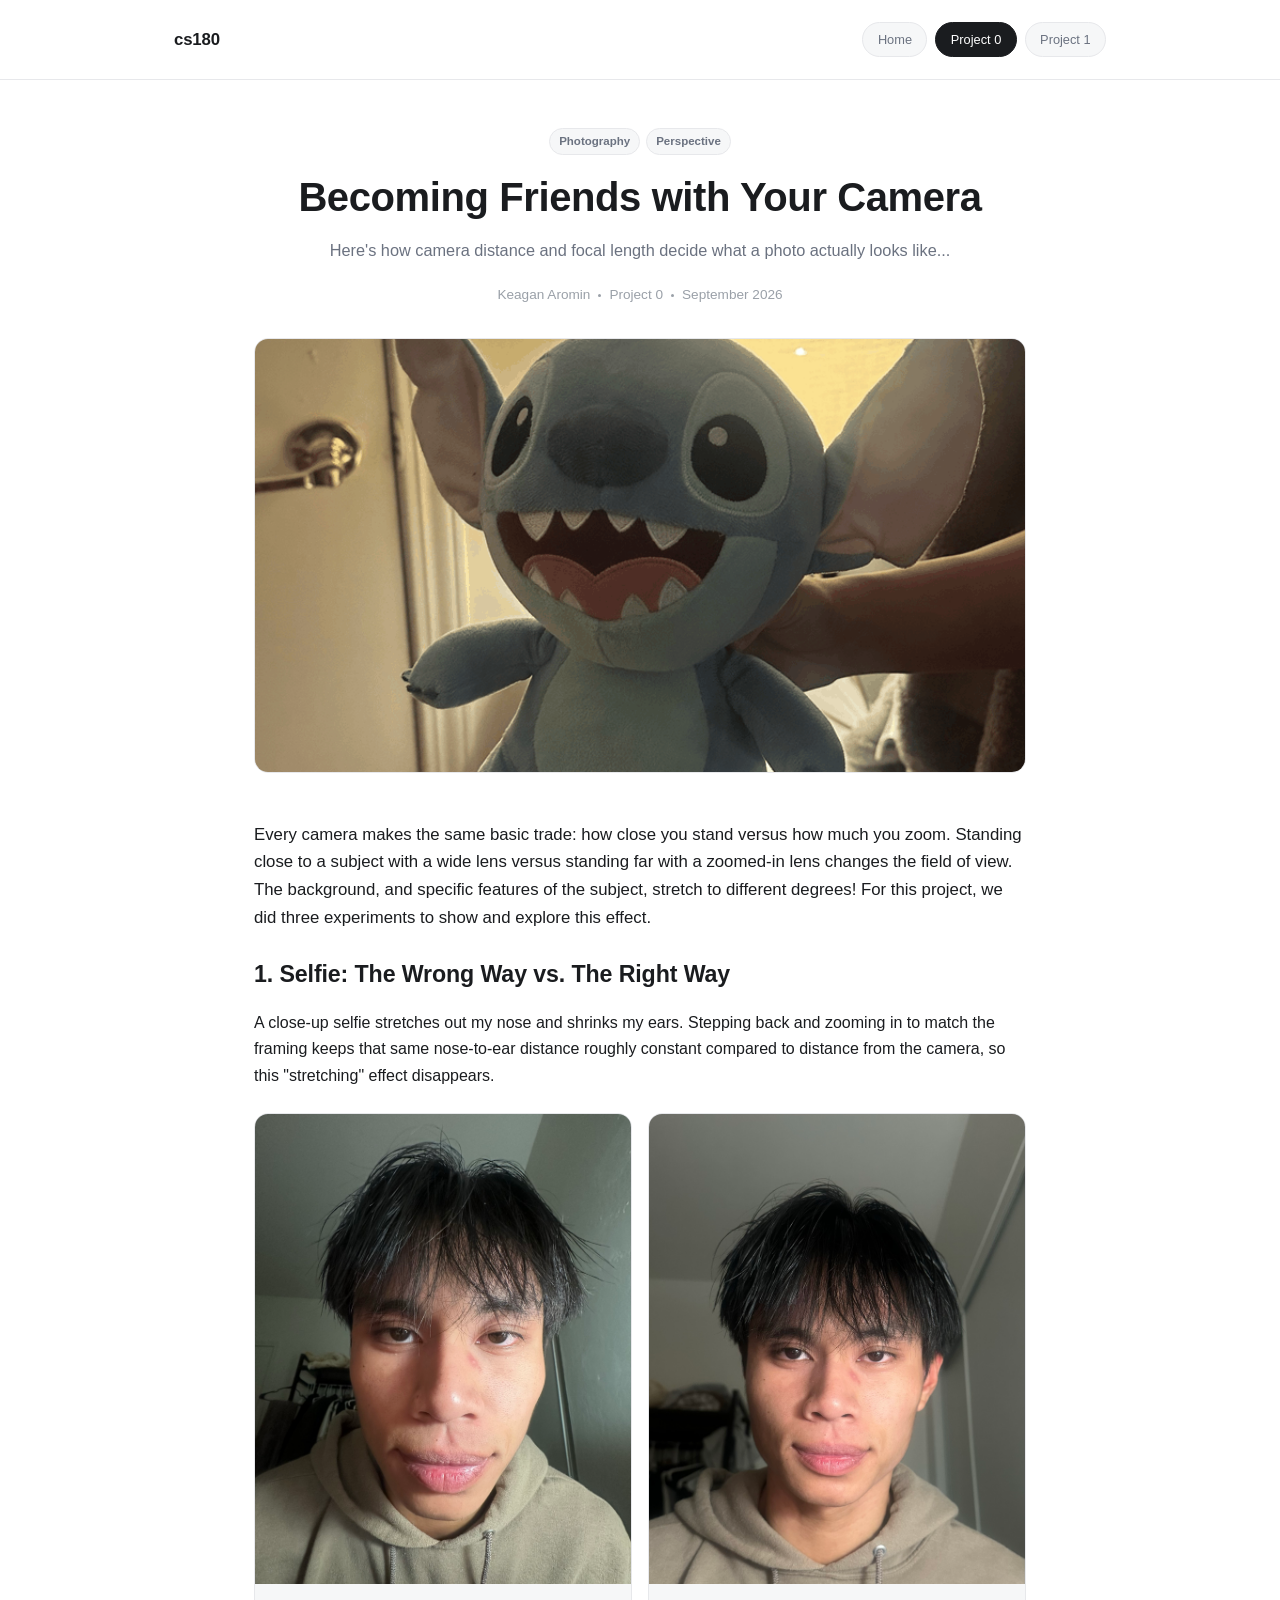
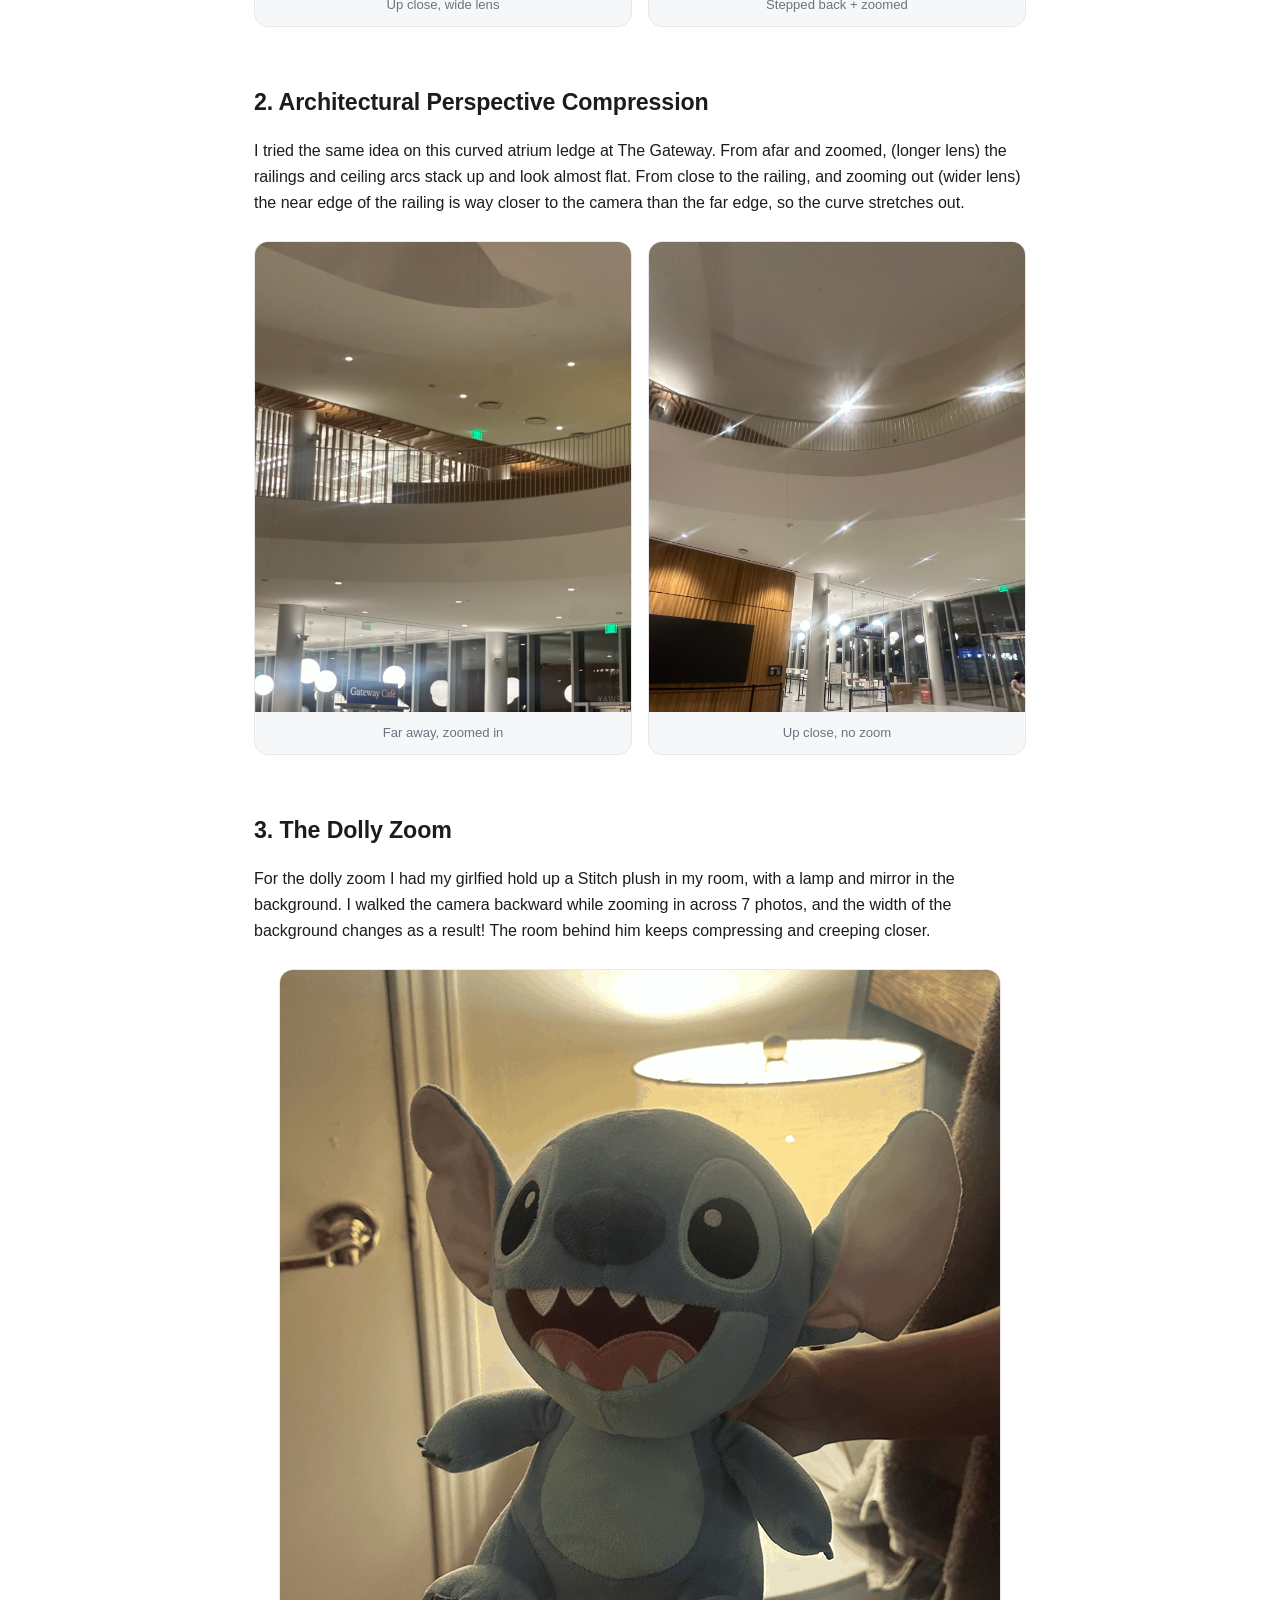
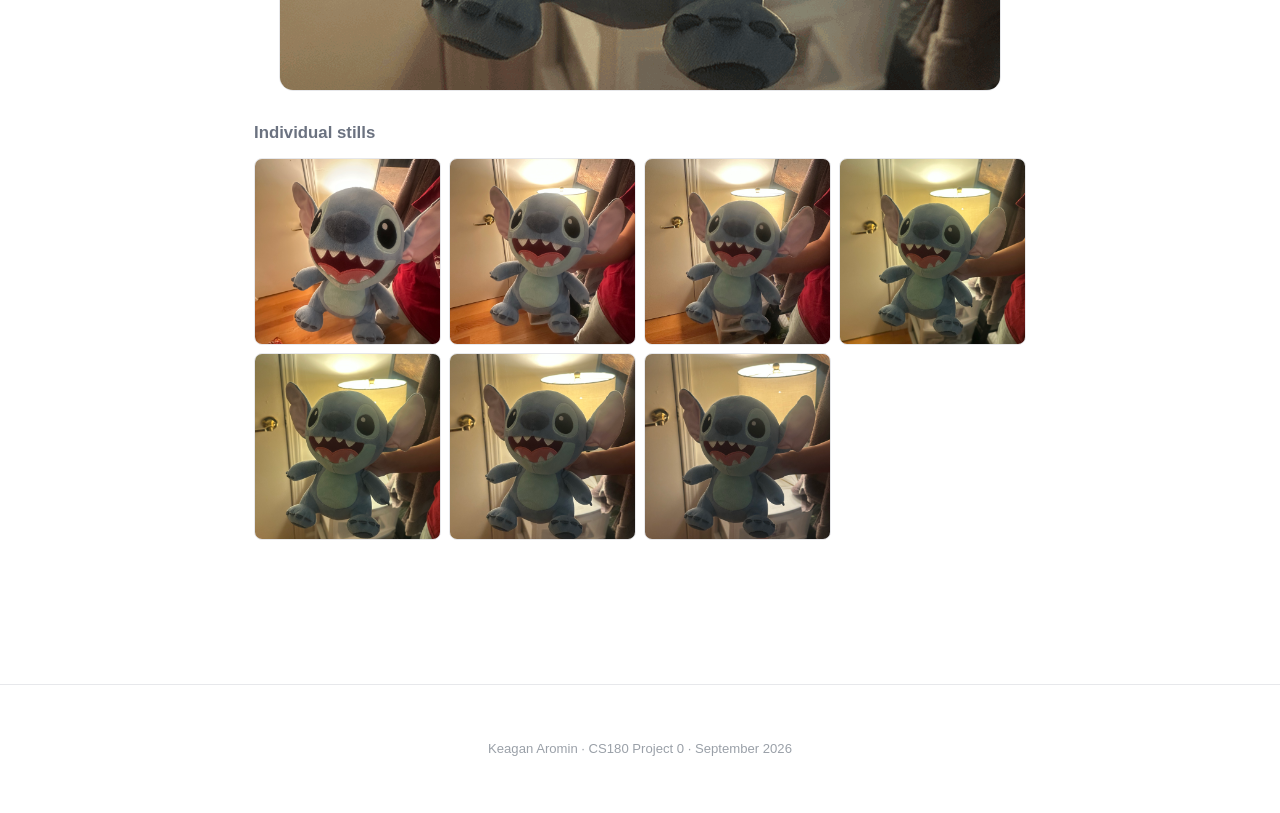
==== proj0/index.html @ d77c048f "Initial commit" ====
<!DOCTYPE html>
<html lang="en">
<head>
<meta charset="UTF-8">
<meta name="viewport" content="width=device-width, initial-scale=1.0">
<title>Proj0: Becoming Friends with Your Camera | CS180</title>
<link rel="stylesheet" href="../assets/style.css">
</head>
<body>

<div class="site-header-wrap">
  <header class="site-header">
    <a class="logo" href="../index.html">cs180</a>
    <nav class="site-nav">
      <a class="pill" href="../index.html">Home</a>
      <a class="pill active" href="index.html">Project 0</a>
      <a class="pill" href="../proj1/index.html">Project 1</a>
    </nav>
  </header>
</div>

<div class="article-hero">
  <div class="tags">
    <span class="tag">Photography</span>
    <span class="tag">Perspective</span>
  </div>
  <h1>Becoming Friends with Your Camera</h1>
  <p class="excerpt">
    Here's how camera distance and focal length decide what a photo actually looks like...
  </p>
  <p class="article-meta">Keagan Aromin <span class="dot"></span> Project 0 <span class="dot"></span> September 2026</p>
</div>

<div class="hero-image">
  <img class="gif" src="images/part3/dolly_zoom.gif" alt="Dolly zoom animated GIF of a Stitch plush toy">
</div>

<main>

  <p class="prompt lead">
    Every camera makes the same basic trade: how close you stand versus how much you zoom.
    Standing close to a subject with a wide lens versus standing far with a zoomed-in lens changes the field of
    view. The background, and specific features of the subject, stretch to different degrees!
    For this project, we did three experiments to show and explore this effect.
  </p>

  <section id="part1" class="part">
    <h2>1. Selfie: The Wrong Way vs. The Right Way</h2>
    <p class="prompt">
      A close-up selfie stretches out my nose and shrinks my ears. Stepping back and zooming in to match the framing keeps
      that same nose-to-ear distance roughly constant compared to distance from the camera, so this "stretching" effect disappears.
    </p>

    <div class="compare">
      <figure>
        <img src="images/part1/close.jpg" alt="Close-up distorted selfie, 14mm ultra-wide" onerror="this.closest('figure').classList.add('missing')">
        <figcaption>Up close, wide lens</figcaption>
      </figure>
      <figure>
        <img src="images/part1/medium.jpg" alt="Selfie at medium distance, 24mm" onerror="this.closest('figure').classList.add('missing')">
        <figcaption>Stepped back + zoomed</figcaption>
      </figure>
    </div>
  </section>

  <section id="part2" class="part">
    <h2>2. Architectural Perspective Compression</h2>
    <p class="prompt">
      I tried the same idea on this curved atrium ledge at The Gateway. From afar and zoomed,
      (longer lens) the railings and ceiling arcs stack up and look almost flat. From close to the railing,
      and zooming out (wider lens) the near edge of the railing is way closer to the camera than the far 
      edge, so the curve stretches out.
    </p>

    <div class="compare">
      <figure>
        <img src="images/part2/zoomed_far.jpg" alt="Zoomed-in photo of atrium from far away, 77mm" onerror="this.closest('figure').classList.add('missing')">
        <figcaption>Far away, zoomed in</figcaption>
      </figure>
      <figure>
        <img src="images/part2/walked_close.jpg" alt="Wide-angle photo of atrium from close up, 14mm" onerror="this.closest('figure').classList.add('missing')">
        <figcaption>Up close, no zoom</figcaption>
      </figure>
    </div>
  </section>

  <section id="part3" class="part">
    <h2>3. The Dolly Zoom</h2>
    <p class="prompt">
      For the dolly zoom I had my girlfied hold up a Stitch plush in my room, with a lamp and mirror in the
      background. I walked the camera backward while zooming in across 7 photos, and the width of the background
      changes as a result! The room behind him keeps compressing and creeping closer.
    </p>

    <div class="gif-wrap">
      <img class="gif" src="images/part3/dolly_zoom.gif" alt="Dolly zoom animated GIF" onerror="this.closest('div').classList.add('missing')">
    </div>

    <h3 class="stills-heading">Individual stills</h3>
    <div class="stills-grid">
      <img src="images/part3/stills/01.jpg" alt="Dolly zoom still 1" onerror="this.style.display='none'">
      <img src="images/part3/stills/02.jpg" alt="Dolly zoom still 2" onerror="this.style.display='none'">
      <img src="images/part3/stills/03.jpg" alt="Dolly zoom still 3" onerror="this.style.display='none'">
      <img src="images/part3/stills/04.jpg" alt="Dolly zoom still 4" onerror="this.style.display='none'">
      <img src="images/part3/stills/05.jpg" alt="Dolly zoom still 5" onerror="this.style.display='none'">
      <img src="images/part3/stills/06.jpg" alt="Dolly zoom still 6" onerror="this.style.display='none'">
      <img src="images/part3/stills/07.jpg" alt="Dolly zoom still 7" onerror="this.style.display='none'">
    </div>
  </section>

</main>

<footer>
  <p>Keagan Aromin &middot; CS180 Project 0 &middot; September 2026</p>
</footer>

</body>
</html>
---- assets/style.css ----
:root {
  --bg: #ffffff;
  --surface: #f6f7f8;
  --text: #1a1c1f;
  --muted: #6b7280;
  --muted-2: #9aa0a8;
  --border: #e7e8eb;
  --accent: #3457ff;
  --accent-soft: #eef1ff;
  --radius: 14px;
  --pill-radius: 999px;
  --max: 820px;
}

* {
  box-sizing: border-box;
}

body {
  margin: 0;
  background: var(--bg);
  color: var(--text);
  font-family: -apple-system, BlinkMacSystemFont, "Segoe UI", Helvetica, Arial, sans-serif;
  line-height: 1.65;
  -webkit-font-smoothing: antialiased;
}

a {
  color: var(--accent);
  text-decoration: none;
}

a:hover {
  text-decoration: underline;
}

img {
  max-width: 100%;
}

/* ---------------------------------- */
/* Site header (logo + nav), all pages */
/* ---------------------------------- */

.site-header-wrap {
  border-bottom: 1px solid var(--border);
}

.site-header {
  max-width: 980px;
  margin: 0 auto;
  padding: 1.35rem 1.5rem;
  display: flex;
  align-items: center;
  justify-content: space-between;
  gap: 1rem;
  flex-wrap: wrap;
}

.logo {
  font-weight: 800;
  font-size: 1.05rem;
  color: var(--text);
  letter-spacing: -0.01em;
}

.logo:hover {
  text-decoration: none;
  color: var(--accent);
}

.site-nav {
  display: flex;
  gap: 0.5rem;
  flex-wrap: wrap;
}

.pill {
  font-size: 0.8rem;
  font-weight: 500;
  padding: 0.4rem 0.9rem;
  border-radius: var(--pill-radius);
  background: var(--surface);
  color: var(--muted);
  border: 1px solid var(--border);
  transition: color 0.15s ease, border-color 0.15s ease, background 0.15s ease;
}

.pill:hover {
  color: var(--text);
  border-color: var(--muted-2);
  text-decoration: none;
}

.pill.active {
  background: var(--text);
  color: #fff;
  border-color: var(--text);
}

/* ---------------------------------- */
/* Landing page: post list             */
/* ---------------------------------- */

.lede {
  max-width: var(--max);
  margin: 3rem auto 2.5rem;
  padding: 0 1.5rem;
  text-align: center;
}

.lede .eyebrow {
  display: block;
  color: var(--muted);
  text-transform: uppercase;
  letter-spacing: 0.08em;
  font-size: 0.78rem;
  margin-bottom: 0.6rem;
}

.lede h1 {
  font-size: clamp(1.9rem, 4vw, 2.6rem);
  margin: 0 0 0.5rem;
  font-weight: 800;
  letter-spacing: -0.01em;
}

.lede p {
  color: var(--muted);
  margin: 0;
}

.post-list {
  max-width: var(--max);
  margin: 0 auto;
  padding: 0 1.5rem 5rem;
}

.post-row {
  display: flex;
  gap: 1.5rem;
  padding: 1.75rem 0;
  border-bottom: 1px solid var(--border);
  text-decoration: none;
  color: inherit;
}

.post-row:first-child {
  padding-top: 0.5rem;
}

.post-row:hover .post-title {
  color: var(--accent);
}

.post-thumb {
  flex: 0 0 200px;
  width: 200px;
  height: 140px;
  border-radius: 10px;
  overflow: hidden;
  border: 1px solid var(--border);
  background: var(--surface);
}

.post-thumb img {
  width: 100%;
  height: 100%;
  object-fit: cover;
  display: block;
}

.post-content {
  flex: 1;
  min-width: 0;
  display: flex;
  flex-direction: column;
  justify-content: center;
}

.post-tags {
  display: flex;
  gap: 0.4rem;
  margin-bottom: 0.6rem;
}

.tag {
  display: inline-block;
  font-size: 0.72rem;
  font-weight: 600;
  color: var(--muted);
  background: var(--surface);
  border: 1px solid var(--border);
  padding: 0.2rem 0.55rem;
  border-radius: var(--pill-radius);
}

.post-title {
  margin: 0 0 0.4rem;
  font-size: 1.25rem;
  font-weight: 700;
  color: var(--text);
  transition: color 0.15s ease;
}

.post-excerpt {
  margin: 0 0 0.6rem;
  color: var(--muted);
  font-size: 0.92rem;
}

.post-meta {
  color: var(--muted-2);
  font-size: 0.8rem;
}

@media (max-width: 620px) {
  .post-row {
    flex-direction: column;
  }
  .post-thumb {
    width: 100%;
    height: 180px;
  }
}

/* ---------------------------------- */
/* Article header (project pages)      */
/* ---------------------------------- */

.article-hero {
  max-width: var(--max);
  margin: 3rem auto 2rem;
  padding: 0 1.5rem;
  text-align: center;
}

.article-hero .tags {
  display: flex;
  justify-content: center;
  gap: 0.4rem;
  margin-bottom: 1.1rem;
}

.article-hero h1 {
  font-size: clamp(1.8rem, 4vw, 2.5rem);
  font-weight: 800;
  letter-spacing: -0.01em;
  margin: 0 0 1rem;
  line-height: 1.2;
}

.article-hero .excerpt {
  color: var(--muted);
  font-size: 1.02rem;
  max-width: 640px;
  margin: 0 auto 1.25rem;
}

.article-meta {
  display: flex;
  align-items: center;
  justify-content: center;
  gap: 0.5rem;
  color: var(--muted-2);
  font-size: 0.85rem;
}

.article-meta .dot {
  width: 3px;
  height: 3px;
  border-radius: 50%;
  background: var(--muted-2);
}

.hero-image {
  max-width: var(--max);
  margin: 0 auto 3rem;
  padding: 0 1.5rem;
}

.hero-image img,
.hero-image .gif {
  width: 100%;
  display: block;
  aspect-ratio: 16 / 9;
  object-fit: cover;
  border-radius: var(--radius);
  border: 1px solid var(--border);
  background: var(--surface);
}

/* ---------------------------------- */
/* Article body                        */
/* ---------------------------------- */

main {
  max-width: var(--max);
  margin: 0 auto;
  padding: 0 1.5rem 5rem;
}

.part {
  margin-bottom: 3.5rem;
}

.part:last-child {
  margin-bottom: 4rem;
}

.part h2 {
  font-size: 1.45rem;
  font-weight: 700;
  margin: 0 0 1rem;
  letter-spacing: -0.005em;
}

.part h3 {
  font-size: 1.05rem;
  font-weight: 700;
  margin: 1.75rem 0 0.75rem;
}

.part p {
  color: var(--text);
}

.prompt {
  color: var(--muted);
  margin: 0 0 1.5rem;
}

.prompt.lead {
  font-size: 1.05rem;
  color: var(--text);
}

/* ---------------------------------- */
/* Image comparisons & galleries       */
/* ---------------------------------- */

.compare {
  display: grid;
  grid-template-columns: 1fr 1fr;
  gap: 1rem;
  margin-bottom: 1.75rem;
}

.compare-3 {
  grid-template-columns: 1fr 1fr 1fr;
}

@media (max-width: 620px) {
  .compare,
  .compare-3 {
    grid-template-columns: 1fr;
  }
}

.gallery {
  display: grid;
  grid-template-columns: repeat(auto-fit, minmax(200px, 1fr));
  gap: 1rem;
  margin-bottom: 1.75rem;
}

figure {
  margin: 0;
  background: var(--surface);
  border: 1px solid var(--border);
  border-radius: var(--radius);
  overflow: hidden;
}

figure img {
  width: 100%;
  aspect-ratio: 4 / 5;
  object-fit: cover;
  display: block;
  background: var(--surface);
}

figure.contain img {
  aspect-ratio: 4 / 3;
  object-fit: contain;
  background: var(--surface);
}

figure figcaption {
  padding: 0.65rem 0.9rem;
  font-size: 0.82rem;
  color: var(--muted);
  text-align: center;
}

figure figcaption code {
  color: var(--accent);
}

figure.missing {
  position: relative;
}

figure.missing img {
  visibility: hidden;
}

figure.missing::before {
  content: "Photo coming soon";
  position: absolute;
  inset: 0;
  bottom: 40px;
  display: flex;
  align-items: center;
  justify-content: center;
  color: var(--muted-2);
  font-size: 0.85rem;
  background: repeating-linear-gradient(45deg, #f1f2f4, #f1f2f4 10px, #e9eaed 10px, #e9eaed 20px);
}

.gif-wrap {
  display: flex;
  justify-content: center;
  margin-bottom: 1.75rem;
}

.gif-wrap img.gif {
  max-width: 100%;
  border-radius: var(--radius);
  border: 1px solid var(--border);
}

.gif-wrap.missing {
  background: repeating-linear-gradient(45deg, #f1f2f4, #f1f2f4 10px, #e9eaed 10px, #e9eaed 20px);
  border: 1px solid var(--border);
  border-radius: var(--radius);
  width: 100%;
  max-width: 480px;
  aspect-ratio: 4 / 3;
  align-items: center;
  color: var(--muted-2);
}

.gif-wrap.missing img {
  display: none;
}

.gif-wrap.missing::after {
  content: "GIF coming soon";
}

.stills-heading {
  font-size: 1rem;
  color: var(--muted);
  margin-bottom: 0.85rem;
}

.stills-grid {
  display: grid;
  grid-template-columns: repeat(4, 1fr);
  gap: 0.5rem;
  margin-bottom: 1.75rem;
}

@media (max-width: 620px) {
  .stills-grid {
    grid-template-columns: repeat(2, 1fr);
  }
}

.stills-grid img {
  width: 100%;
  aspect-ratio: 1 / 1;
  object-fit: cover;
  border-radius: 8px;
  border: 1px solid var(--border);
}

/* ---------------------------------- */
/* Tables (offsets, etc.)              */
/* ---------------------------------- */

.table-wrap {
  overflow-x: auto;
  margin-bottom: 1.75rem;
  border: 1px solid var(--border);
  border-radius: var(--radius);
}

table {
  width: 100%;
  border-collapse: collapse;
  font-size: 0.85rem;
  background: var(--bg);
}

th, td {
  padding: 0.6rem 0.9rem;
  border-bottom: 1px solid var(--border);
  text-align: left;
  white-space: nowrap;
}

th {
  color: var(--muted);
  text-transform: uppercase;
  font-size: 0.68rem;
  letter-spacing: 0.05em;
  font-weight: 700;
  background: var(--surface);
}

tbody tr:hover {
  background: var(--surface);
}

tbody tr:last-child td {
  border-bottom: none;
}

td code, table code {
  color: var(--accent);
  font-size: 0.82rem;
}

.badge {
  display: inline-block;
  font-size: 0.68rem;
  padding: 0.15rem 0.5rem;
  border-radius: var(--pill-radius);
  font-weight: 700;
  letter-spacing: 0.02em;
}

.badge-single {
  color: #2563eb;
  background: #eaf1ff;
  border: 1px solid #cddcff;
}

.badge-pyramid {
  color: #7a4d00;
  background: #fff3e0;
  border: 1px solid #ffdca8;
}

.badge-fail {
  color: #b42318;
  background: #fef1f0;
  border: 1px solid #fbd5d1;
}

/* ---------------------------------- */
/* Callouts / explain boxes            */
/* ---------------------------------- */

.explain {
  background: var(--surface);
  border: 1px solid var(--border);
  border-radius: var(--radius);
  padding: 1.1rem 1.35rem;
  margin-bottom: 1rem;
}

.explain h3 {
  margin-top: 0 !important;
  font-size: 0.95rem;
  color: var(--text);
}

.explain p {
  margin-bottom: 0;
  color: var(--muted);
  font-size: 0.92rem;
}

.explain p + p {
  margin-top: 0.65rem;
}

.callout {
  border-left: 3px solid var(--accent);
  background: var(--accent-soft);
  padding: 0.9rem 1.15rem;
  border-radius: 8px;
  margin-bottom: 1.5rem;
}

.callout p {
  margin: 0;
  color: #33395e;
  font-size: 0.92rem;
}

.callout strong {
  color: var(--text);
}

pre {
  background: #0f1115;
  color: #e6e8eb;
  border: 1px solid var(--border);
  border-radius: var(--radius);
  padding: 1rem 1.15rem;
  overflow-x: auto;
  font-size: 0.8rem;
  margin-bottom: 1.75rem;
}

pre code {
  color: #e6e8eb;
}

code {
  font-family: "SF Mono", Menlo, Consolas, monospace;
}

/* ---------------------------------- */
/* Footer                              */
/* ---------------------------------- */

footer {
  text-align: center;
  padding: 2.5rem 1.5rem;
  color: var(--muted-2);
  font-size: 0.82rem;
  border-top: 1px solid var(--border);
}
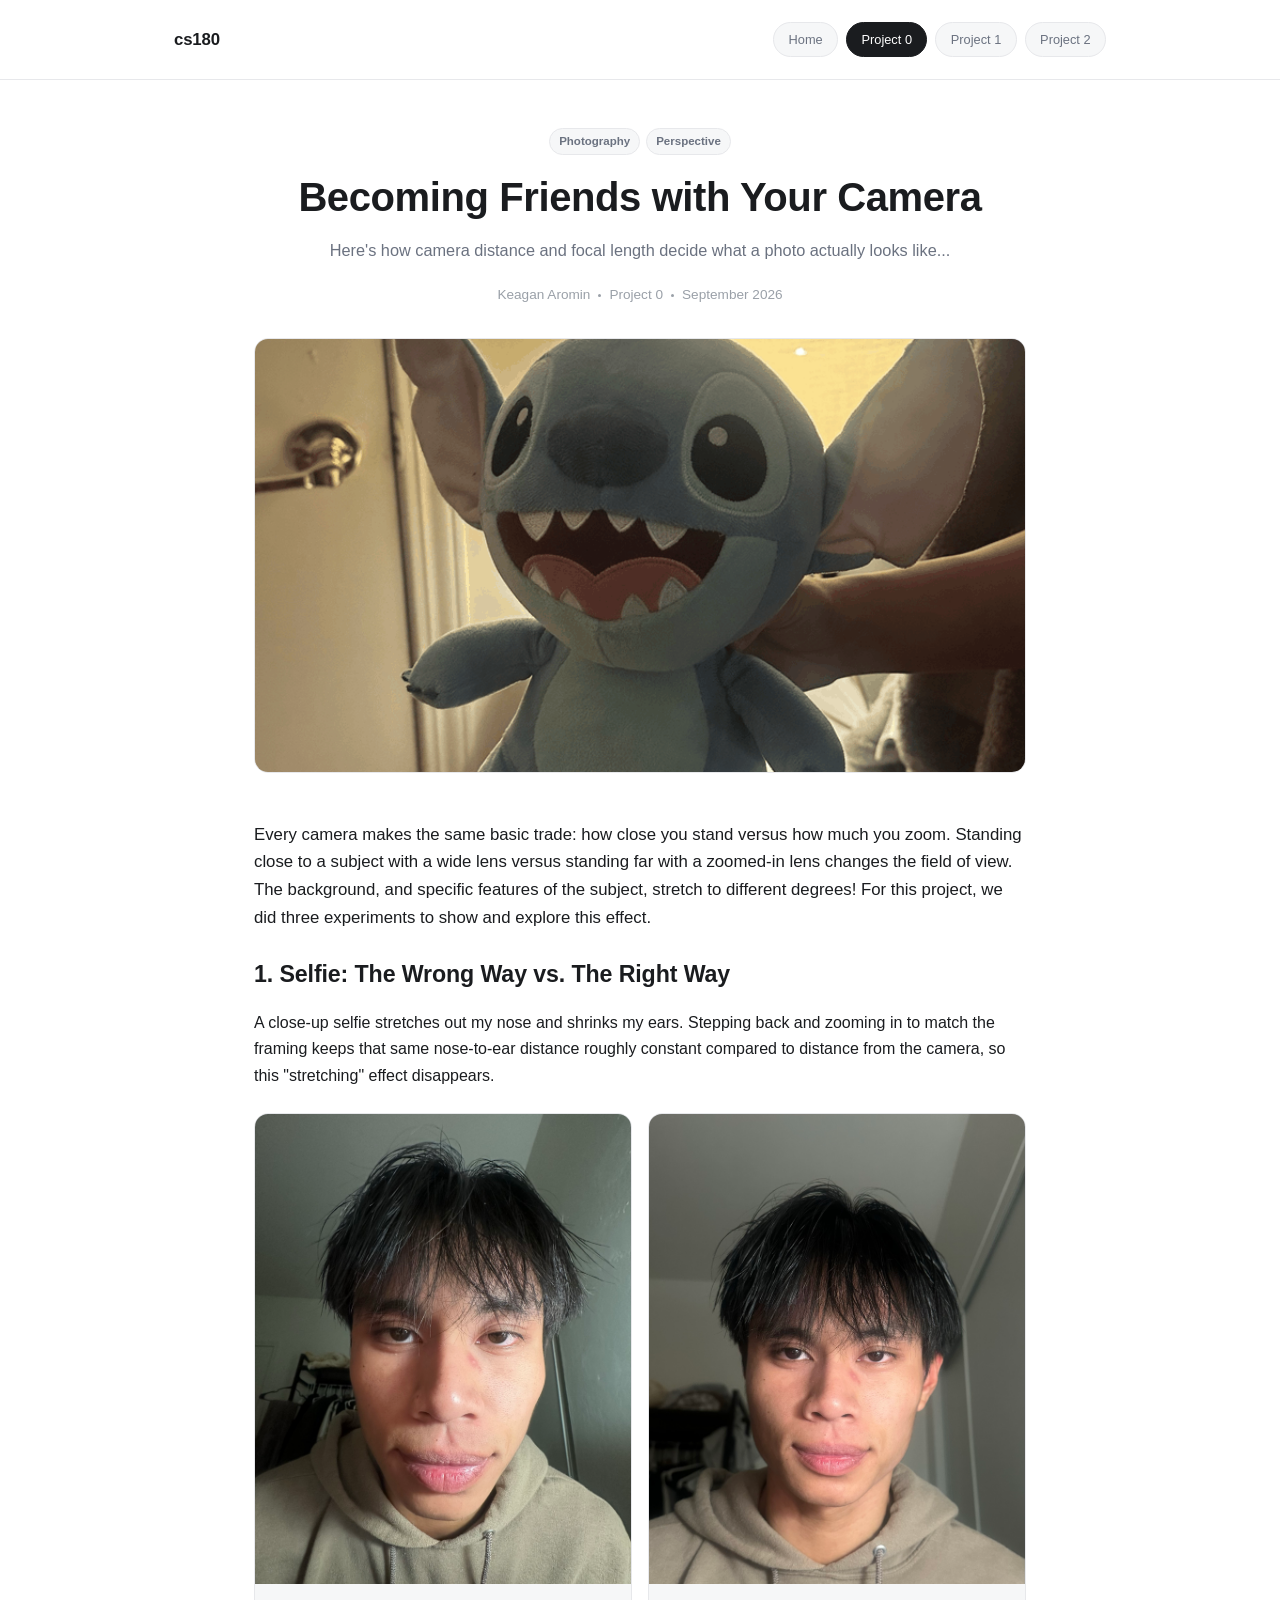
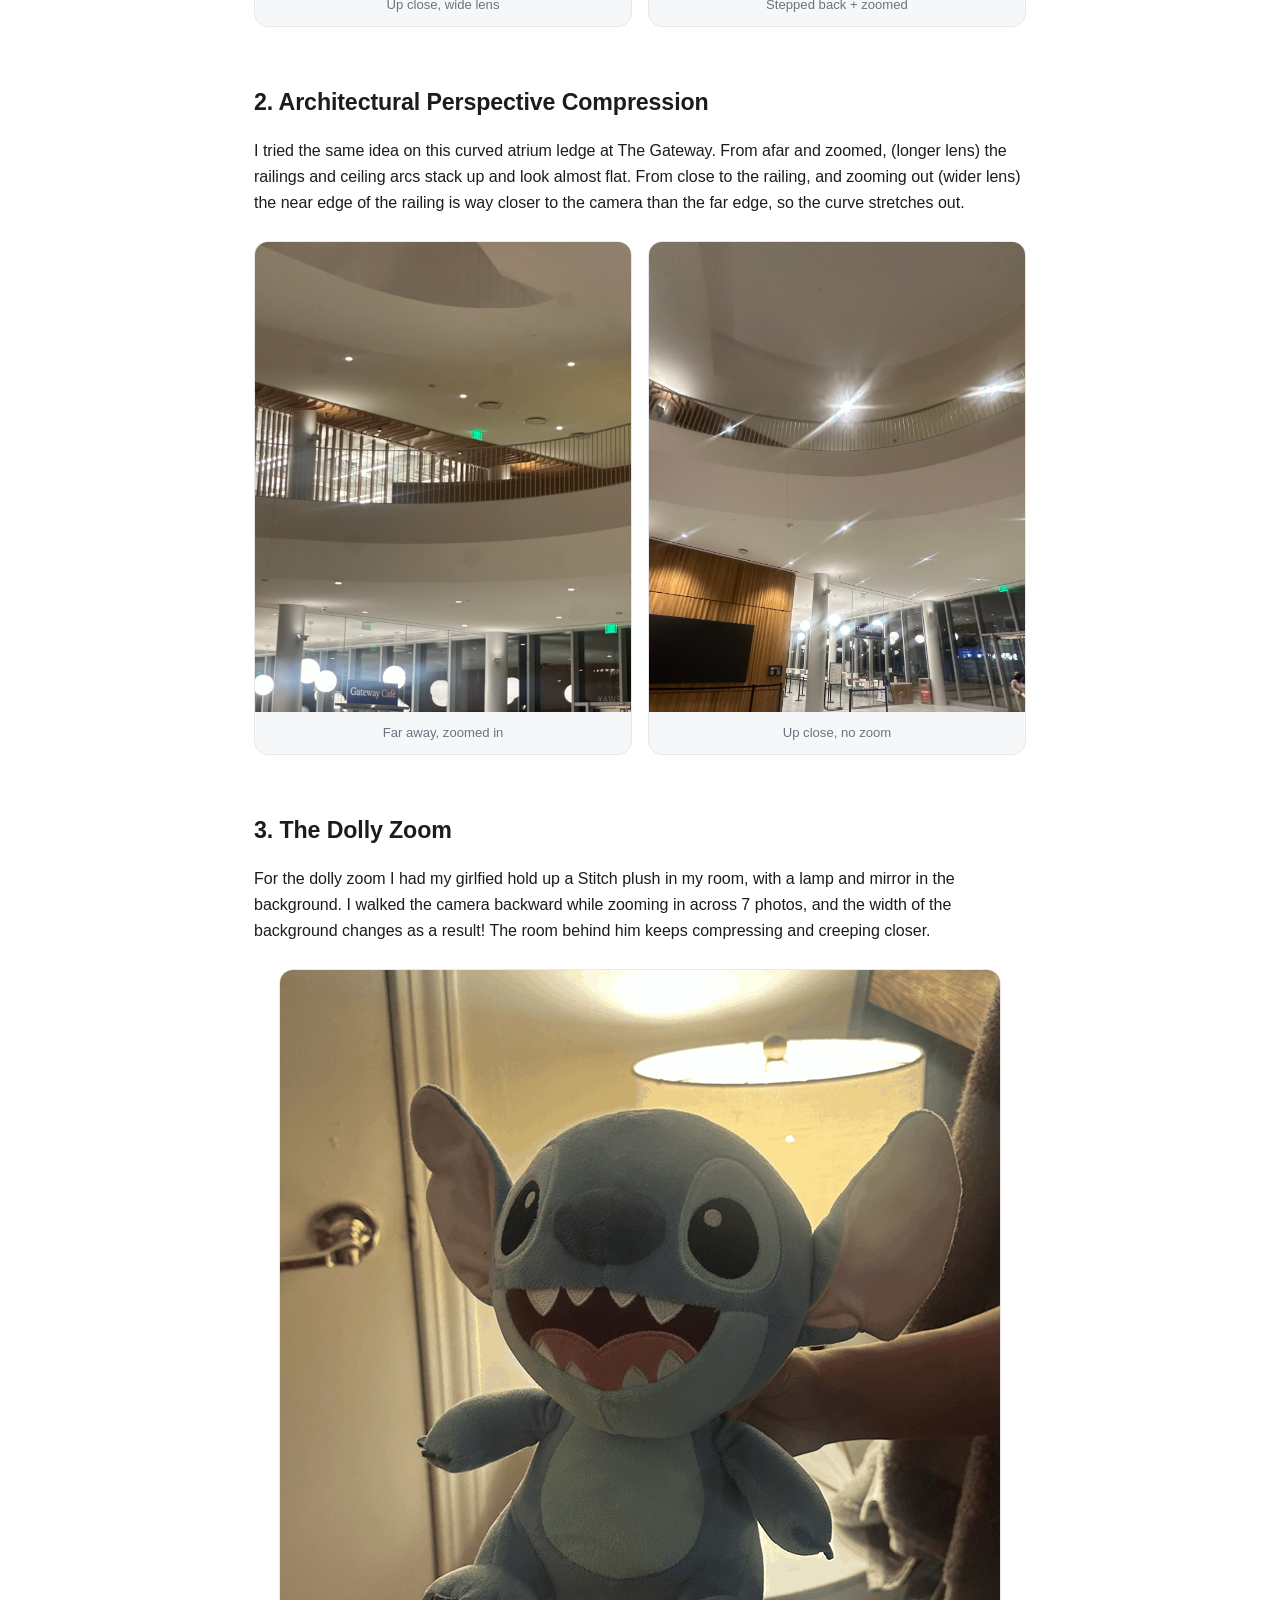
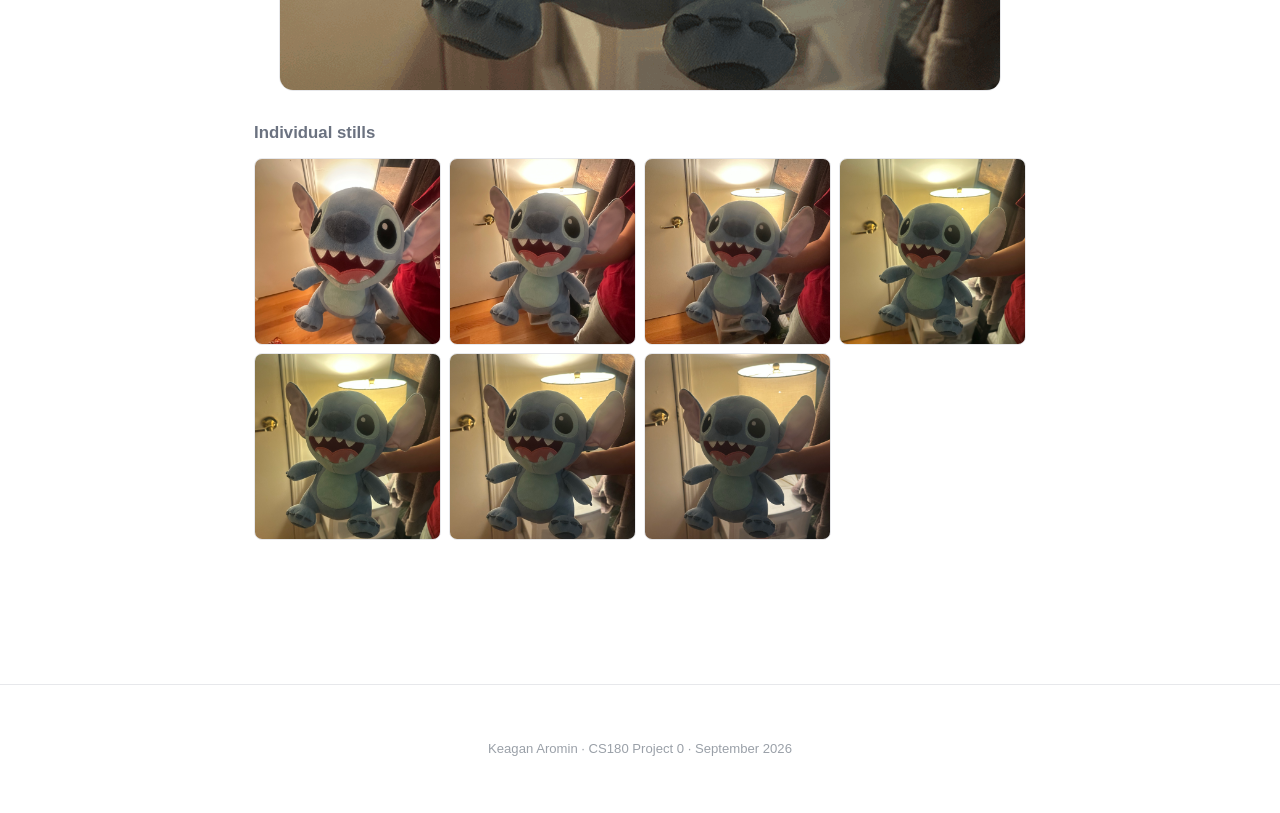
==== commit d3c07601: "project 2 webpage" ====
--- a/proj0/index.html
+++ b/proj0/index.html
@@ -15,6 +15,7 @@
       <a class="pill" href="../index.html">Home</a>
       <a class="pill active" href="index.html">Project 0</a>
       <a class="pill" href="../proj1/index.html">Project 1</a>
+      <a class="pill" href="../proj2/index.html">Project 2</a>
     </nav>
   </header>
 </div>
--- a/assets/style.css
+++ b/assets/style.css
@@ -397,6 +397,23 @@
   color: var(--accent);
 }
 
+/* wide multi-panel figures (matplotlib output): show them whole, don't crop */
+figure.panel {
+  margin: 0 0 1.75rem;
+}
+
+figure.panel img {
+  aspect-ratio: auto;
+  height: auto;
+  object-fit: contain;
+}
+
+.stack {
+  display: grid;
+  gap: 1rem;
+  margin-bottom: 1.75rem;
+}
+
 figure.missing {
   position: relative;
 }
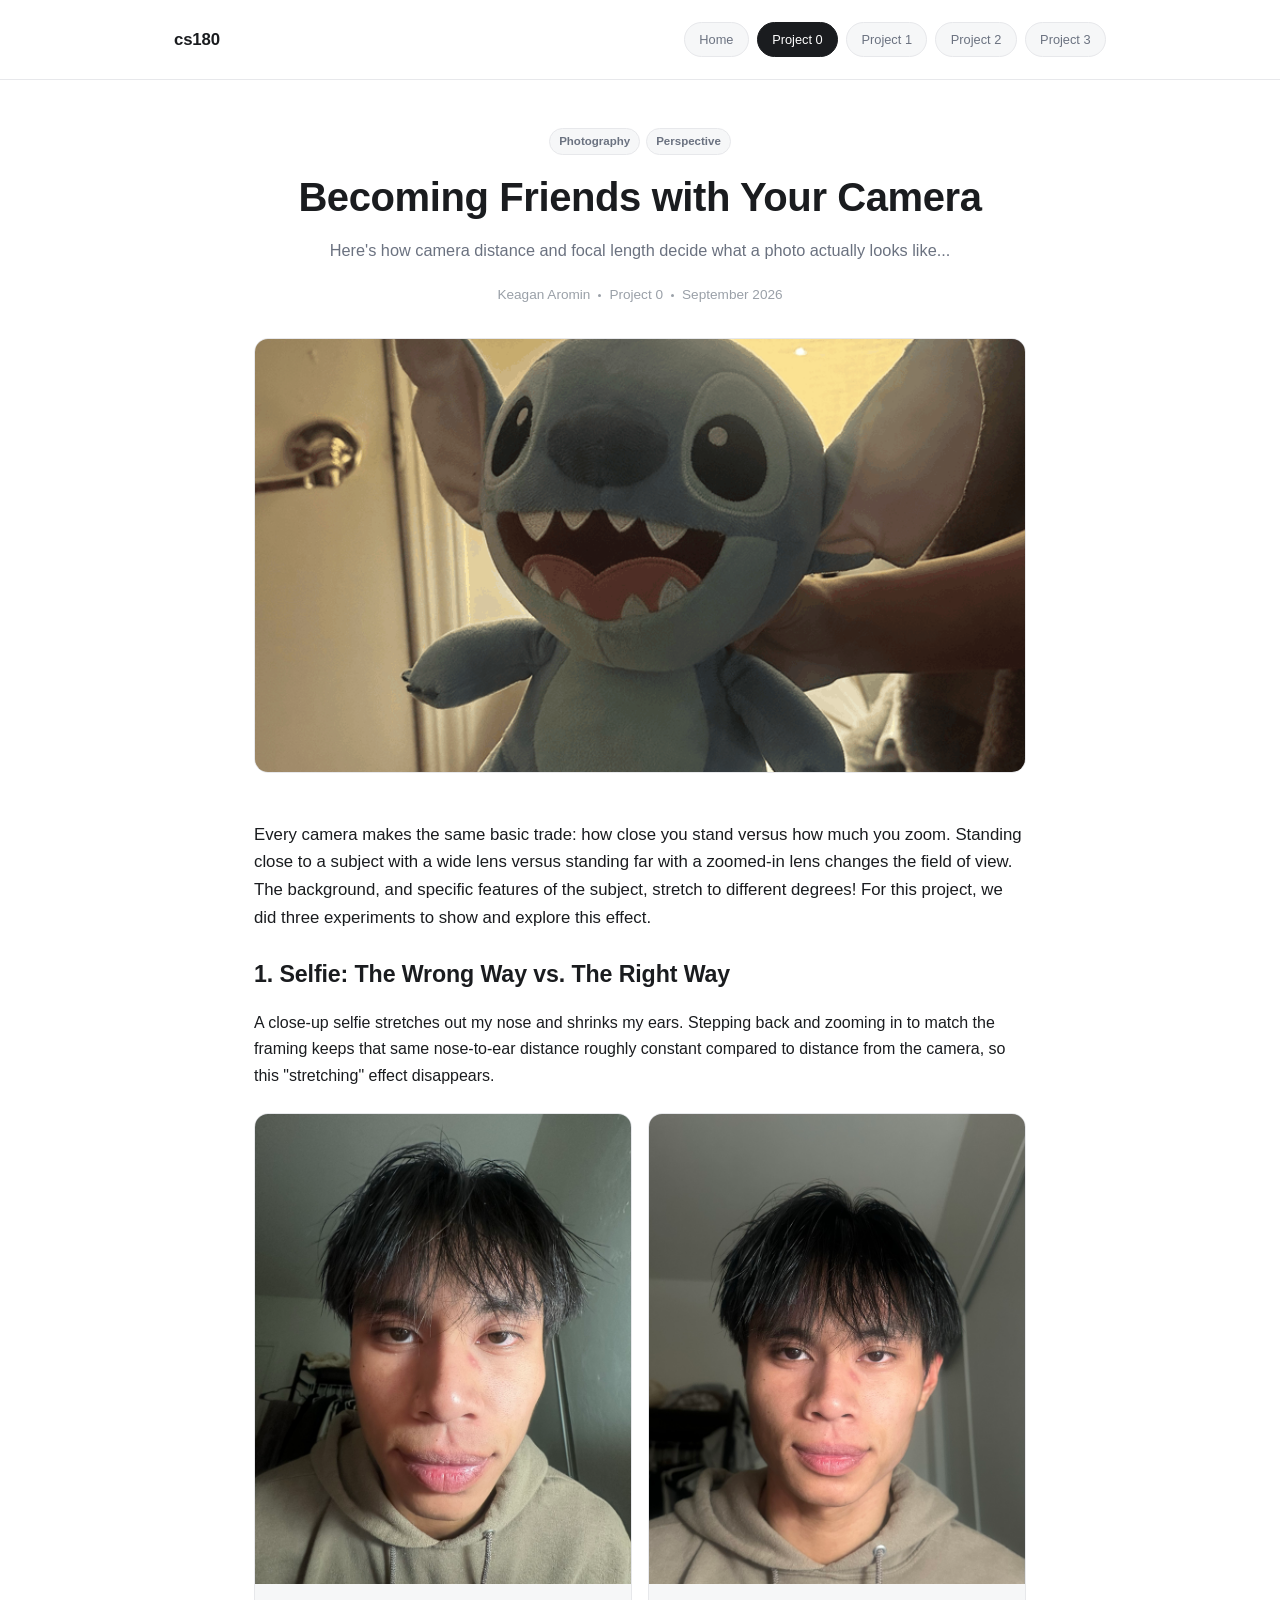
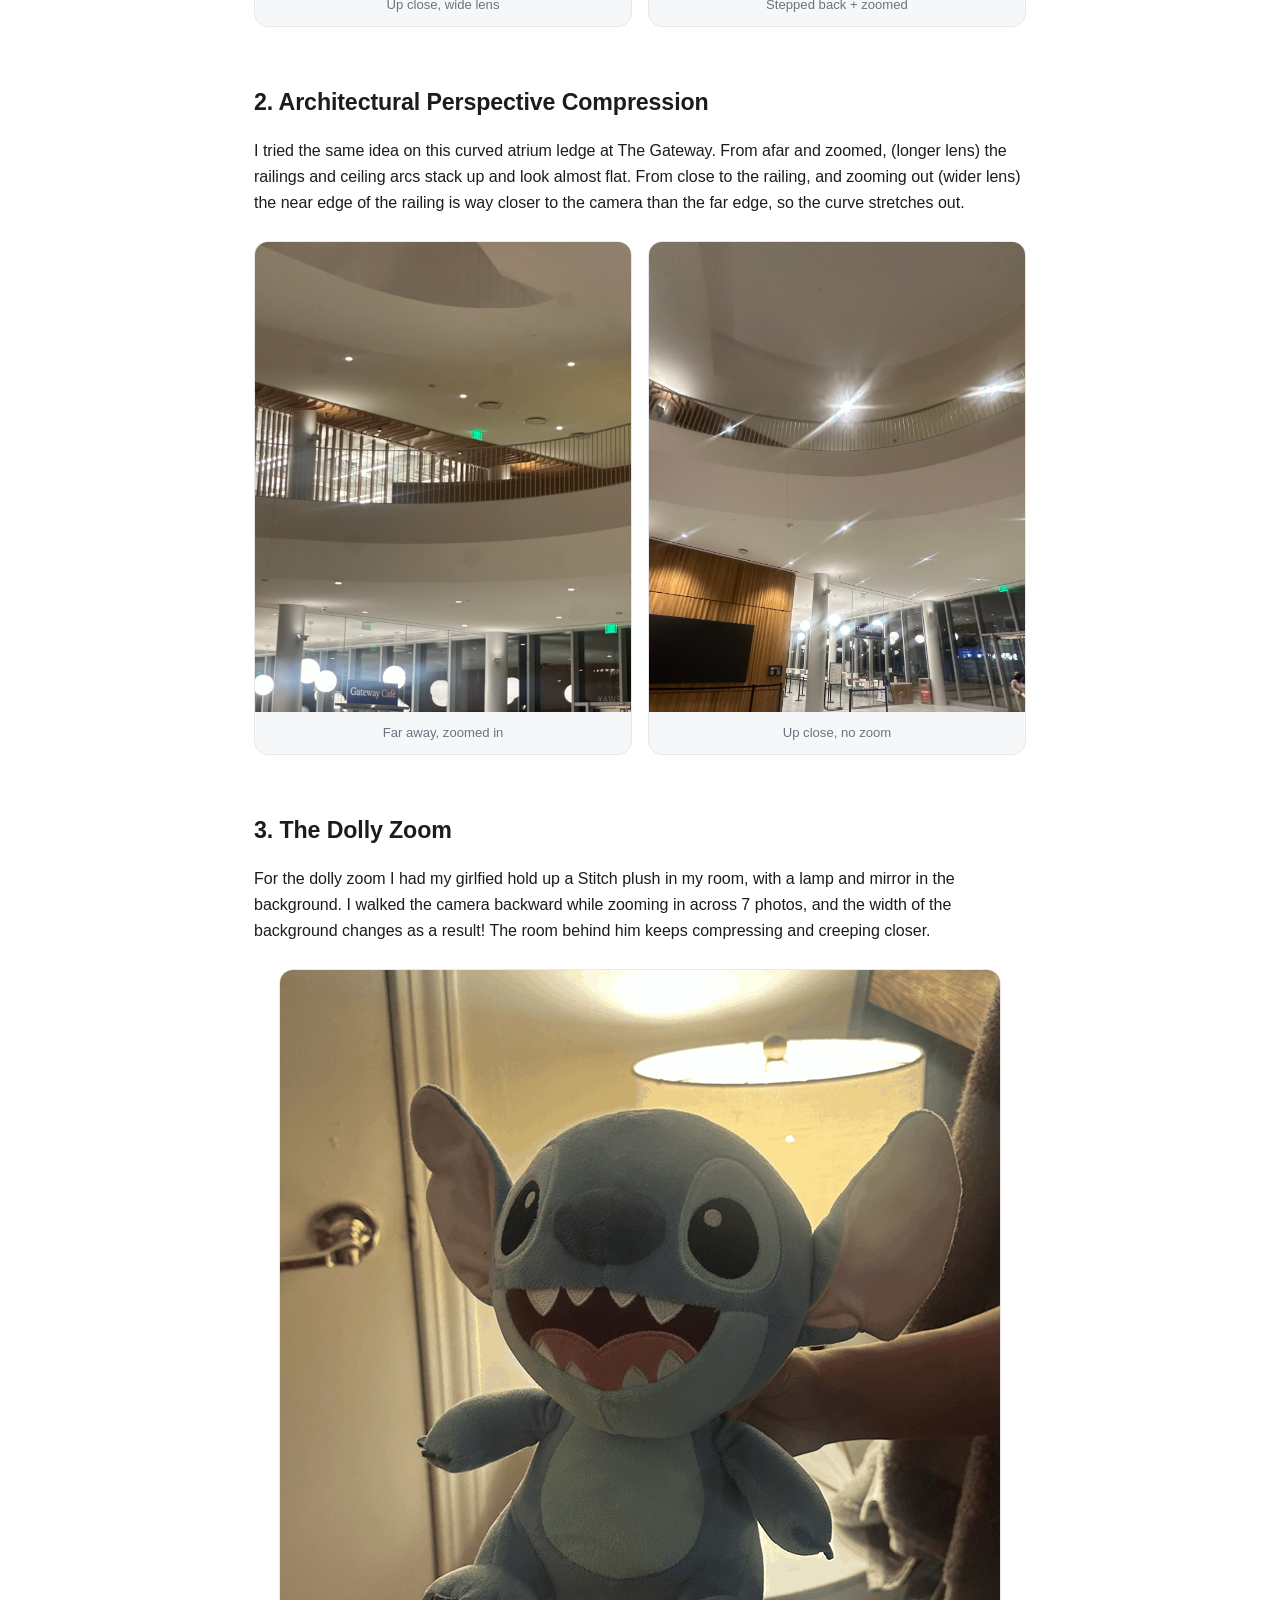
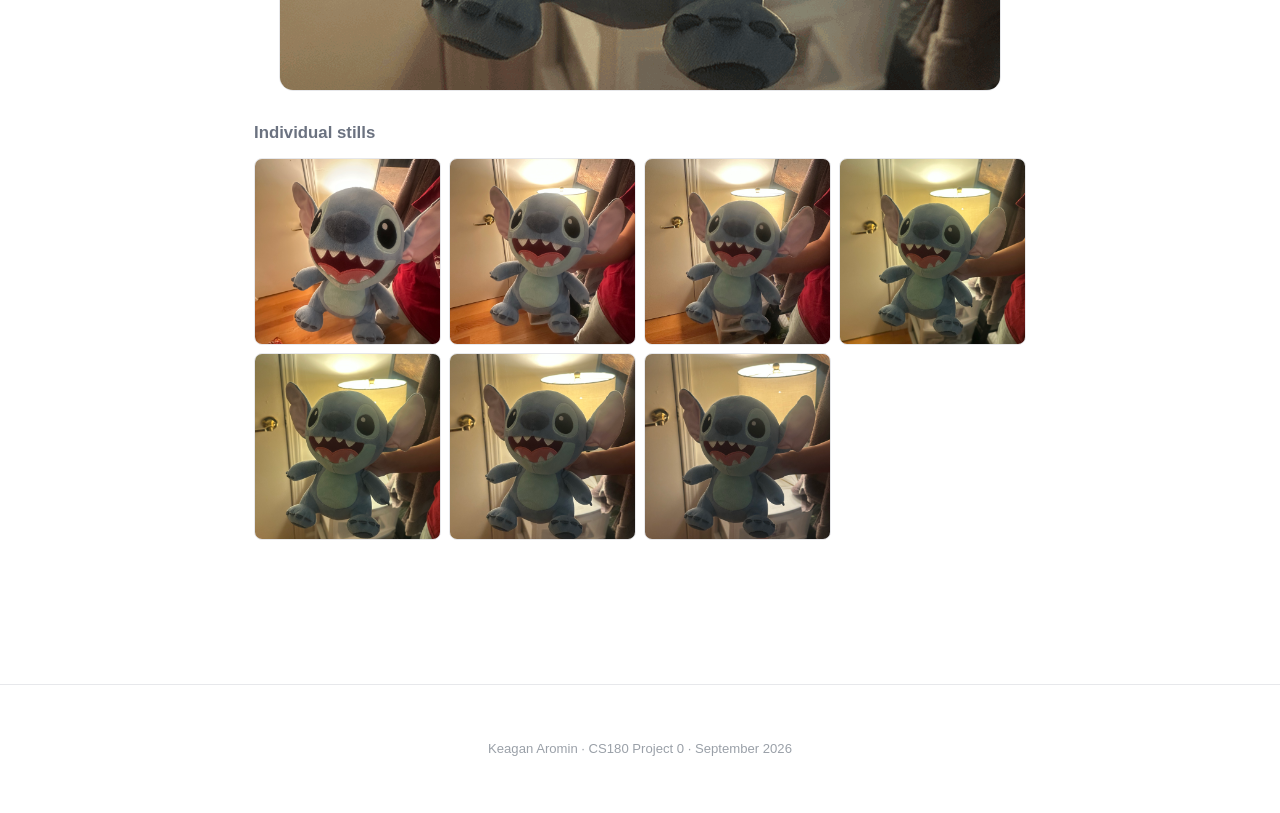
==== commit 709ee514: "Add project 3" ====
--- a/proj0/index.html
+++ b/proj0/index.html
@@ -16,6 +16,7 @@
       <a class="pill active" href="index.html">Project 0</a>
       <a class="pill" href="../proj1/index.html">Project 1</a>
       <a class="pill" href="../proj2/index.html">Project 2</a>
+      <a class="pill" href="../proj3/index.html">Project 3</a>
     </nav>
   </header>
 </div>
--- a/assets/style.css
+++ b/assets/style.css
@@ -643,3 +643,9 @@
   font-size: 0.82rem;
   border-top: 1px solid var(--border);
 }
+
+.divider {
+  border: 0;
+  border-top: 1px solid var(--border);
+  margin: 3rem 0;
+}
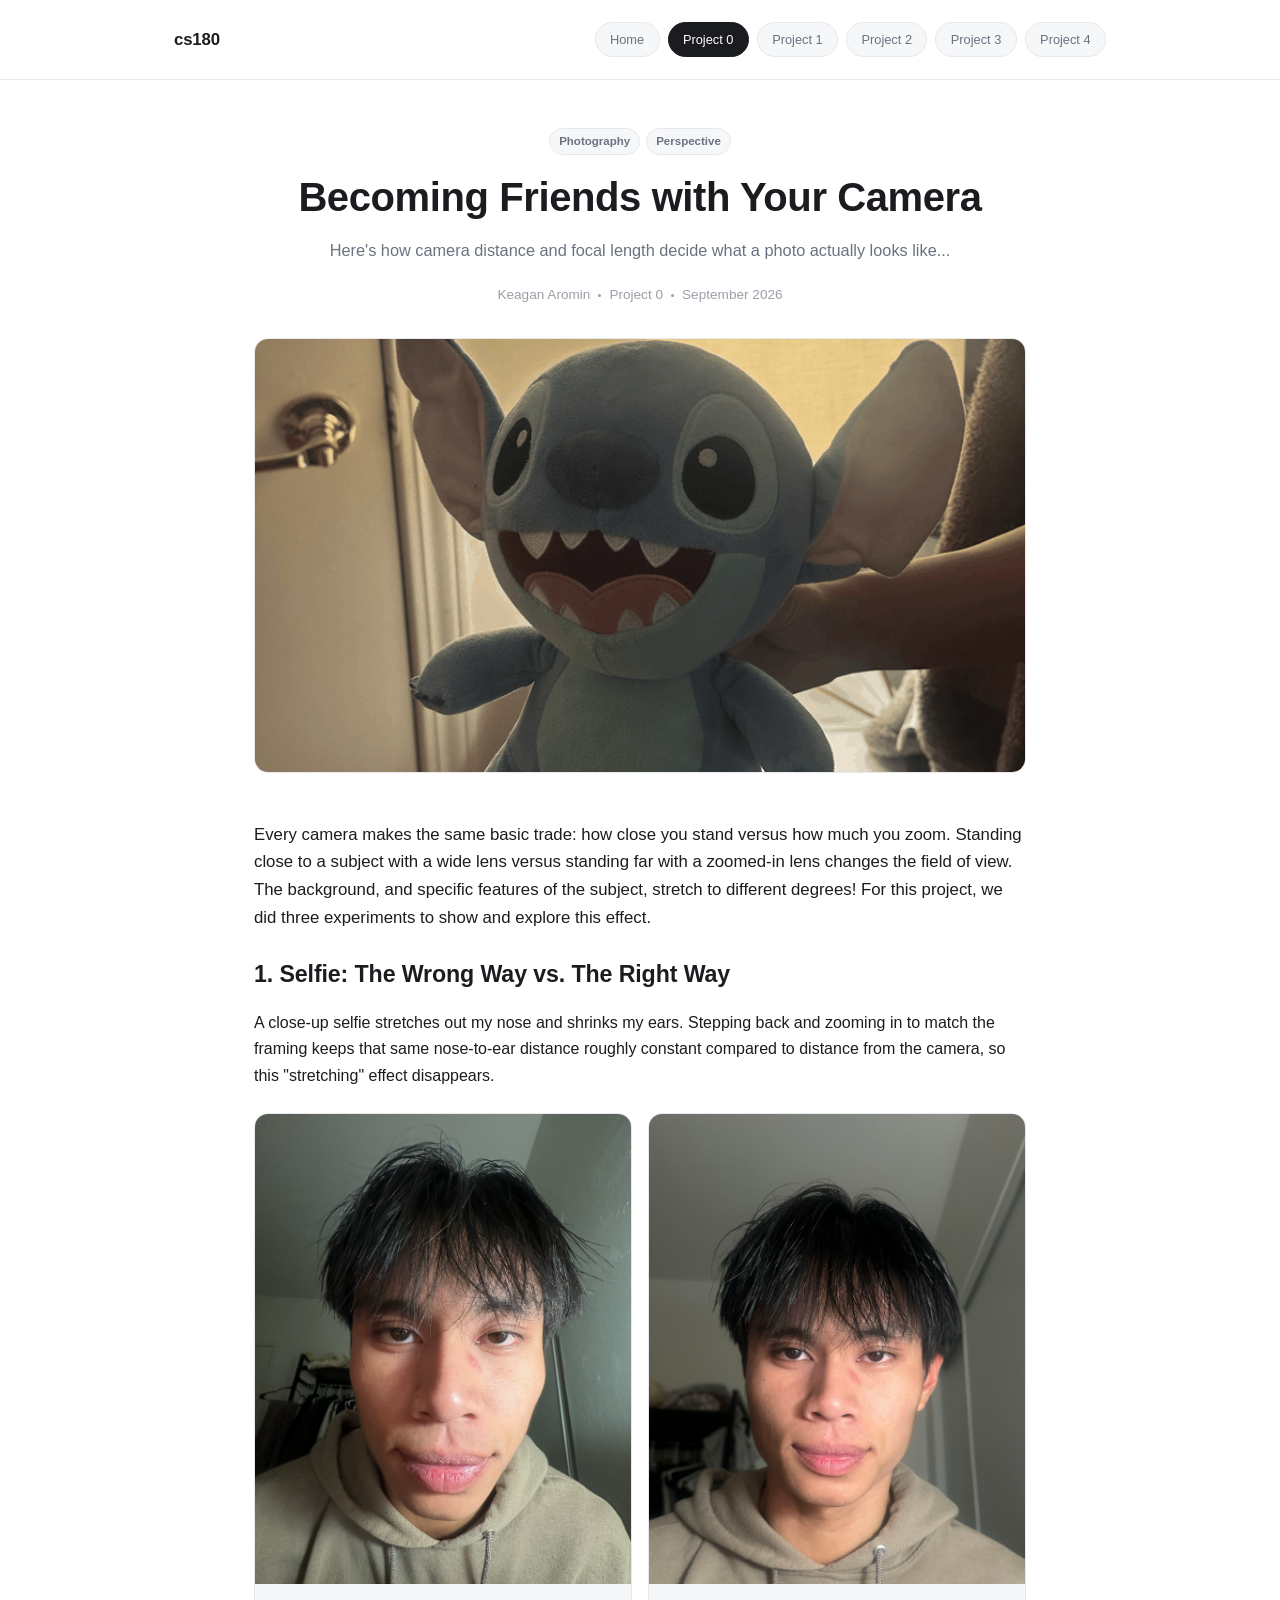
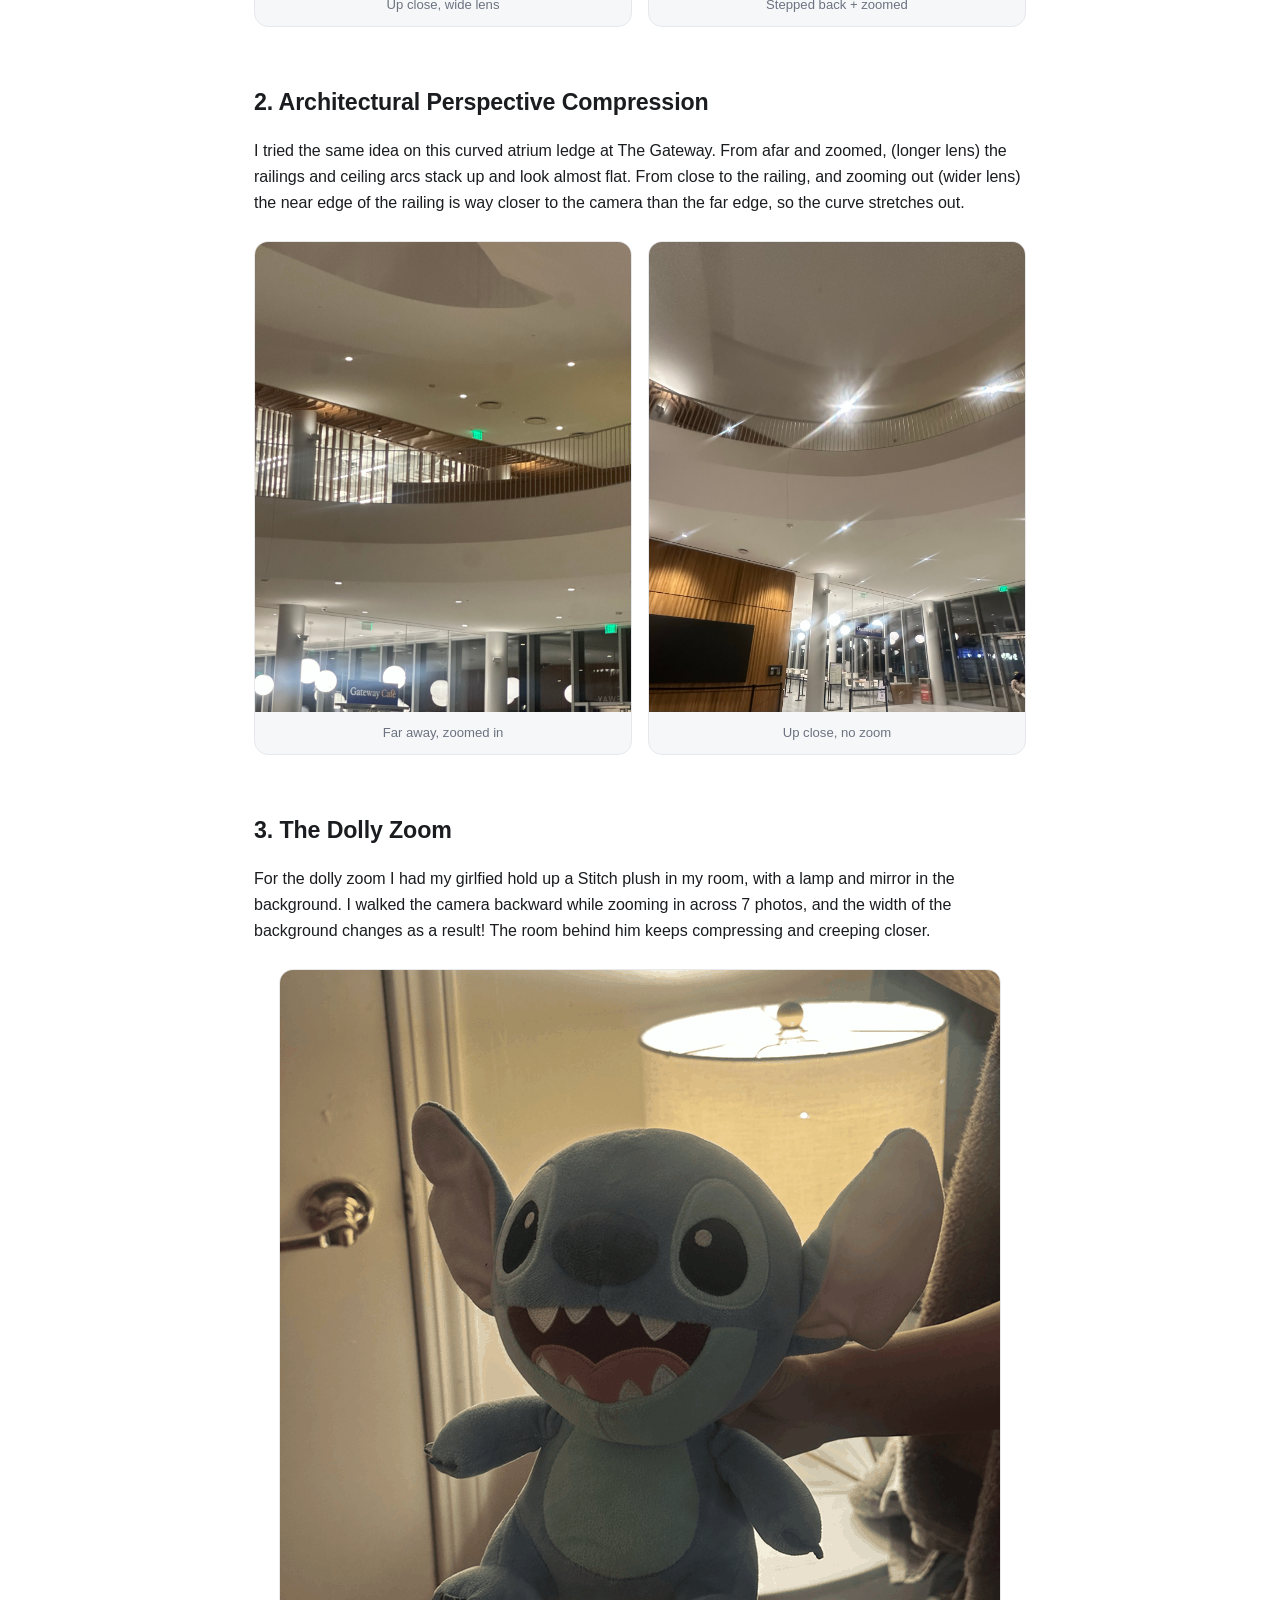
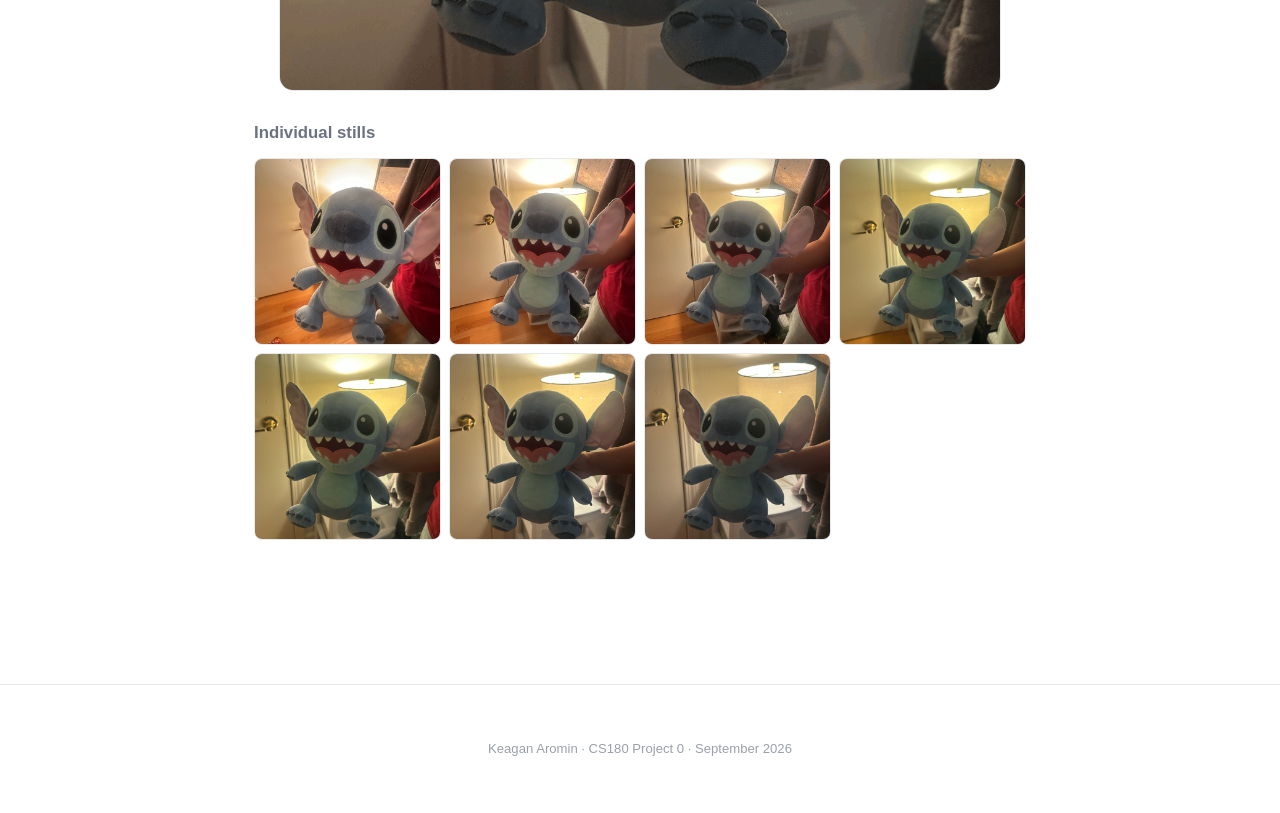
==== commit 1b92c518: "Add project 4A webpage" ====
--- a/proj0/index.html
+++ b/proj0/index.html
@@ -17,6 +17,7 @@
       <a class="pill" href="../proj1/index.html">Project 1</a>
       <a class="pill" href="../proj2/index.html">Project 2</a>
       <a class="pill" href="../proj3/index.html">Project 3</a>
+      <a class="pill" href="../proj4a/index.html">Project 4</a>
     </nav>
   </header>
 </div>
